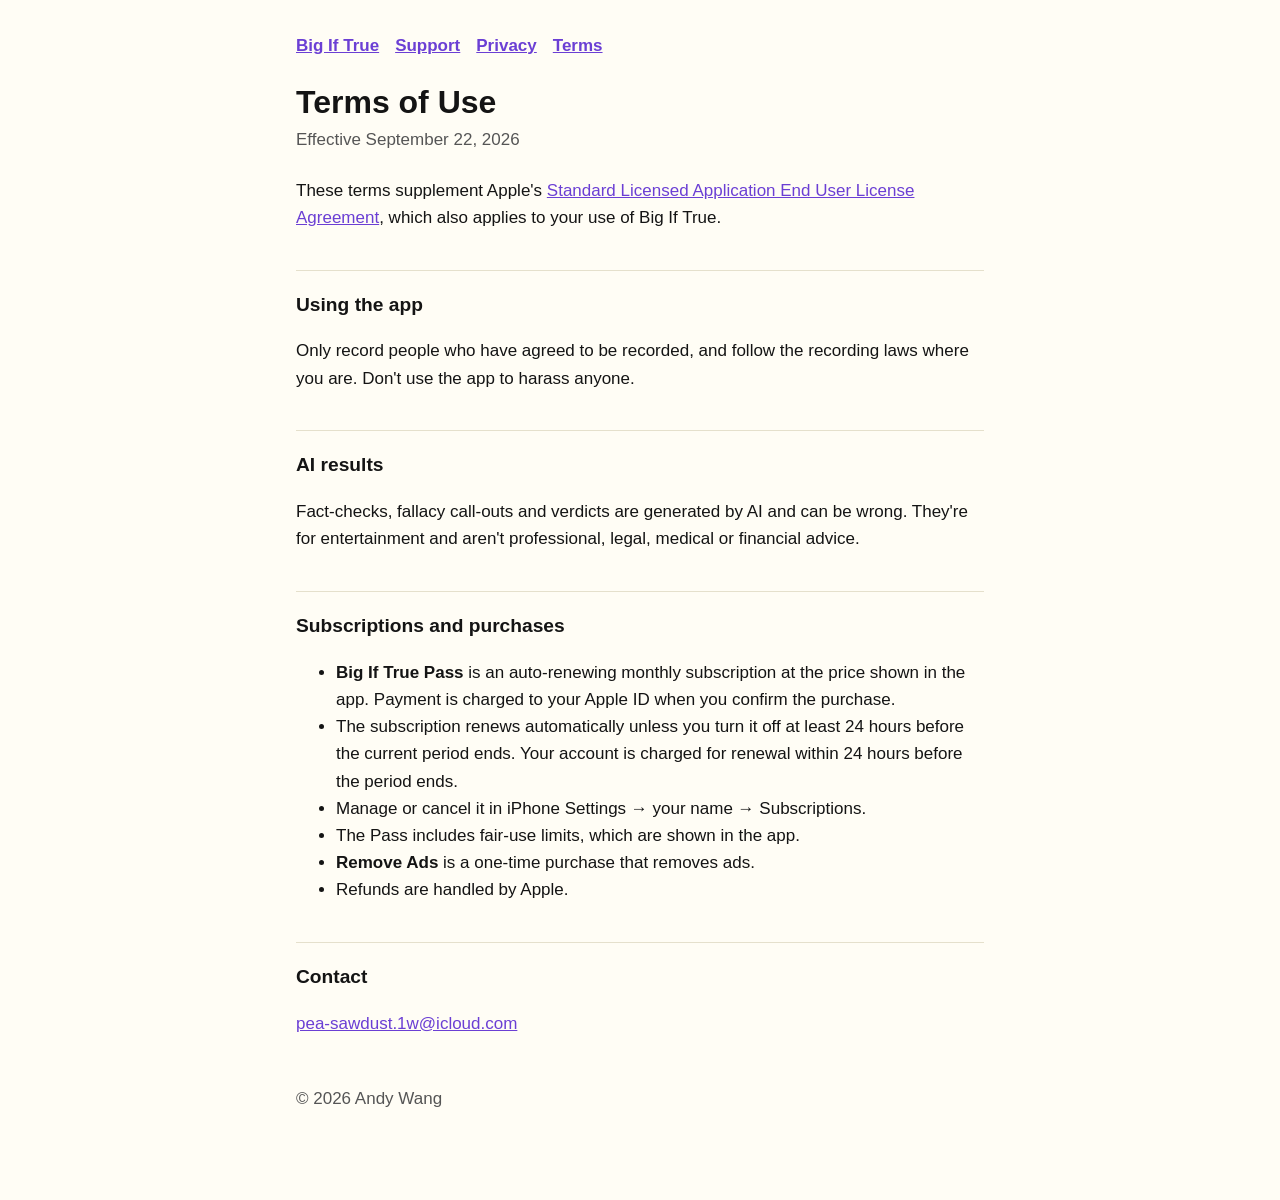
==== terms.html @ 8e6a9826 "Add support, privacy and terms pages Co-Authored-By: Claude Opus 5 <noreply@anthropic.com>" ====
<!doctype html>
<html lang="en"><head><meta charset="utf-8"><meta name="viewport" content="width=device-width,initial-scale=1"><title>Terms of Use · Big If True</title><link rel="stylesheet" href="style.css"></head><body><main><nav><a href="./">Big If True</a><a href="support.html">Support</a><a href="privacy.html">Privacy</a><a href="terms.html">Terms</a></nav>
<h1>Terms of Use</h1>
<p class="meta">Effective September 22, 2026</p>
<p>These terms supplement Apple's <a href="https://www.apple.com/legal/internet-services/itunes/dev/stdeula/">Standard Licensed Application End User License Agreement</a>, which also applies to your use of Big If True.</p>
<h2>Using the app</h2>
<p>Only record people who have agreed to be recorded, and follow the recording laws where you are. Don't use the app to harass anyone.</p>
<h2>AI results</h2>
<p>Fact-checks, fallacy call-outs and verdicts are generated by AI and can be wrong. They're for entertainment and aren't professional, legal, medical or financial advice.</p>
<h2>Subscriptions and purchases</h2>
<ul>
<li><strong>Big If True Pass</strong> is an auto-renewing monthly subscription at the price shown in the app. Payment is charged to your Apple ID when you confirm the purchase.</li>
<li>The subscription renews automatically unless you turn it off at least 24 hours before the current period ends. Your account is charged for renewal within 24 hours before the period ends.</li>
<li>Manage or cancel it in iPhone Settings → your name → Subscriptions.</li>
<li>The Pass includes fair-use limits, which are shown in the app.</li>
<li><strong>Remove Ads</strong> is a one-time purchase that removes ads.</li>
<li>Refunds are handled by Apple.</li>
</ul>
<h2>Contact</h2>
<p><a href="mailto:pea-sawdust.1w@icloud.com">pea-sawdust.1w@icloud.com</a></p>
<p class="meta" style="margin-top:48px">© 2026 Andy Wang</p></main></body></html>
---- style.css ----
:root{--bg:#fffdf5;--fg:#141414;--muted:#555;--accent:#6b3fd4;--rule:#e5e0cc}
@media (prefers-color-scheme:dark){:root{--bg:#141414;--fg:#f2f2f2;--muted:#aaa;--accent:#b79cff;--rule:#333}}
*{box-sizing:border-box}
body{margin:0;background:var(--bg);color:var(--fg);font:17px/1.6 -apple-system,BlinkMacSystemFont,"Segoe UI",sans-serif}
main{max-width:720px;margin:0 auto;padding:32px 16px 64px}
nav{display:flex;gap:16px;flex-wrap:wrap;margin-bottom:24px;font-weight:600}
a{color:var(--accent)}
h1{font-size:2rem;line-height:1.2;margin:0 0 4px}
h2{font-size:1.2rem;margin-top:2em;border-top:1px solid var(--rule);padding-top:1em}
.meta{color:var(--muted);margin:0 0 24px}
table{border-collapse:collapse;width:100%;font-size:15px}
th,td{text-align:left;vertical-align:top;padding:8px;border-bottom:1px solid var(--rule)}
.wrap{overflow-x:auto}
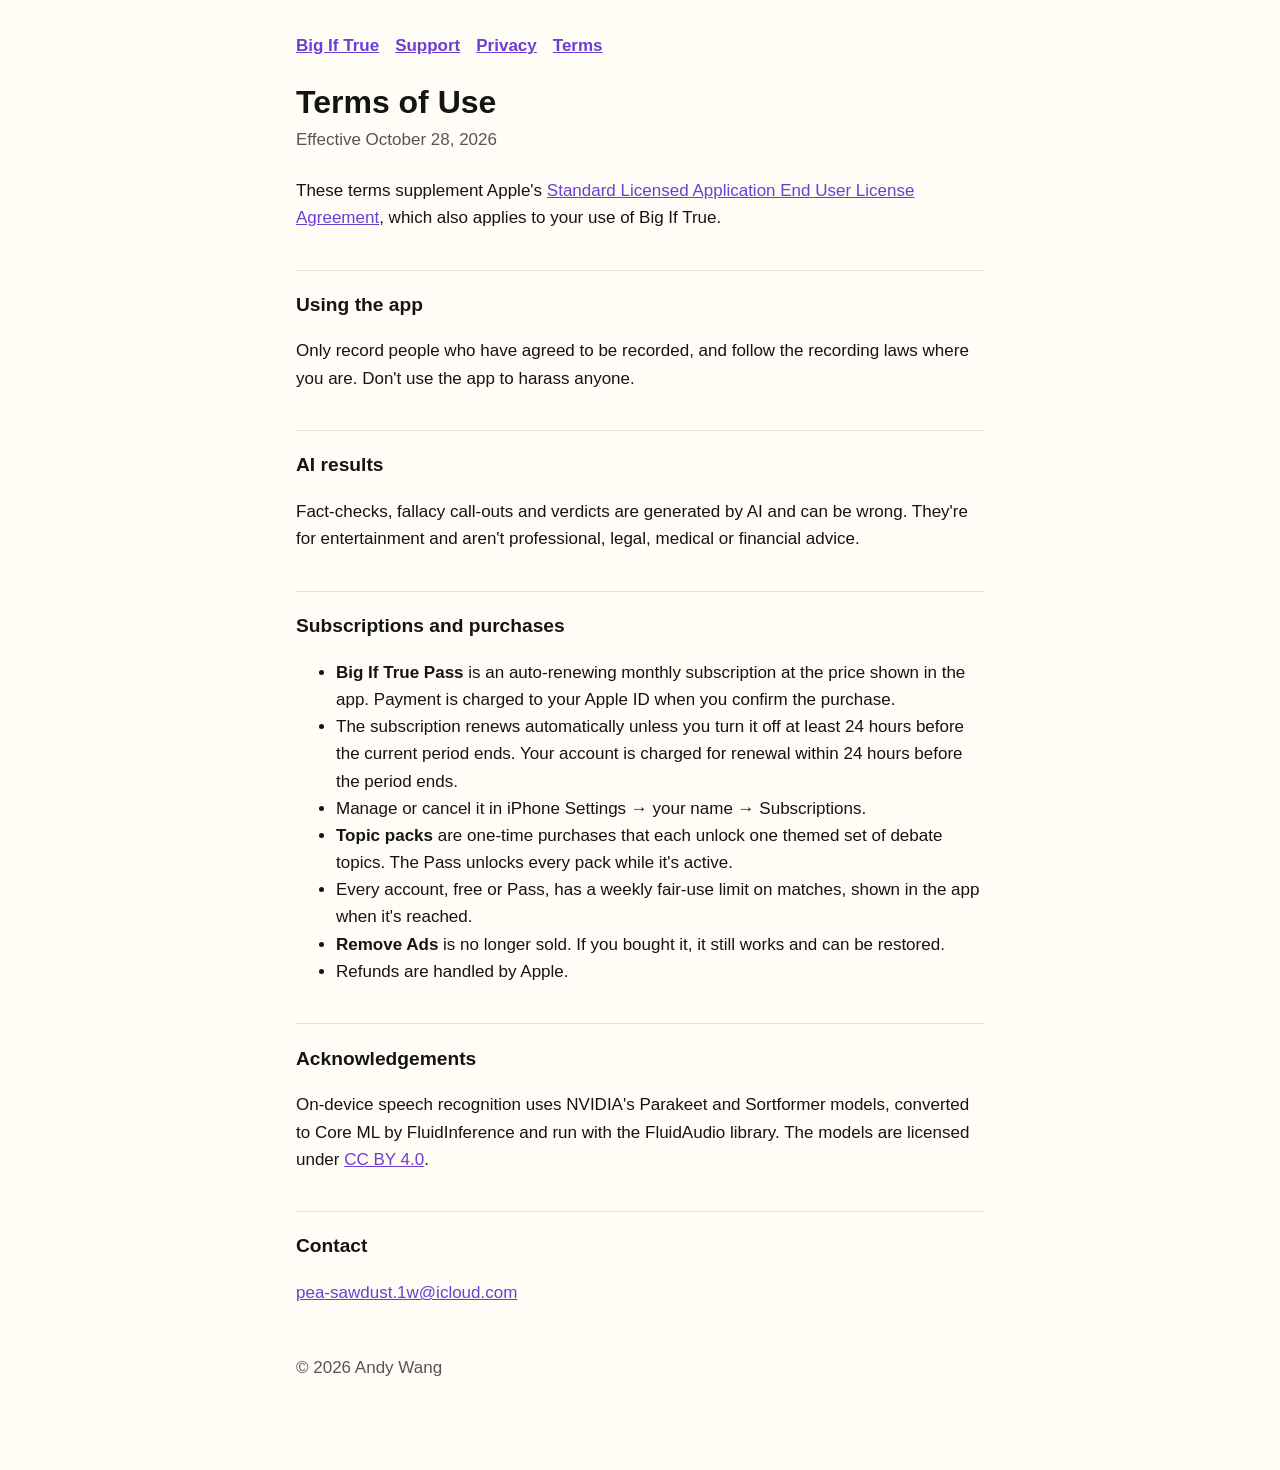
==== commit d9031874: "Policy and terms for app 1.2 Privacy: free matches send a transcript made on the phone, not audio; r" ====
--- a/terms.html
+++ b/terms.html
@@ -1,7 +1,7 @@
 <!doctype html>
 <html lang="en"><head><meta charset="utf-8"><meta name="viewport" content="width=device-width,initial-scale=1"><title>Terms of Use · Big If True</title><link rel="stylesheet" href="style.css"></head><body><main><nav><a href="./">Big If True</a><a href="support.html">Support</a><a href="privacy.html">Privacy</a><a href="terms.html">Terms</a></nav>
 <h1>Terms of Use</h1>
-<p class="meta">Effective September 22, 2026</p>
+<p class="meta">Effective October 28, 2026</p>
 <p>These terms supplement Apple's <a href="https://www.apple.com/legal/internet-services/itunes/dev/stdeula/">Standard Licensed Application End User License Agreement</a>, which also applies to your use of Big If True.</p>
 <h2>Using the app</h2>
 <p>Only record people who have agreed to be recorded, and follow the recording laws where you are. Don't use the app to harass anyone.</p>
@@ -12,10 +12,13 @@
 <li><strong>Big If True Pass</strong> is an auto-renewing monthly subscription at the price shown in the app. Payment is charged to your Apple ID when you confirm the purchase.</li>
 <li>The subscription renews automatically unless you turn it off at least 24 hours before the current period ends. Your account is charged for renewal within 24 hours before the period ends.</li>
 <li>Manage or cancel it in iPhone Settings → your name → Subscriptions.</li>
-<li>The Pass includes fair-use limits, which are shown in the app.</li>
-<li><strong>Remove Ads</strong> is a one-time purchase that removes ads.</li>
+<li><strong>Topic packs</strong> are one-time purchases that each unlock one themed set of debate topics. The Pass unlocks every pack while it's active.</li>
+<li>Every account, free or Pass, has a weekly fair-use limit on matches, shown in the app when it's reached.</li>
+<li><strong>Remove Ads</strong> is no longer sold. If you bought it, it still works and can be restored.</li>
 <li>Refunds are handled by Apple.</li>
 </ul>
+<h2>Acknowledgements</h2>
+<p>On-device speech recognition uses NVIDIA's Parakeet and Sortformer models, converted to Core ML by FluidInference and run with the FluidAudio library. The models are licensed under <a href="https://creativecommons.org/licenses/by/4.0/">CC BY 4.0</a>.</p>
 <h2>Contact</h2>
 <p><a href="mailto:pea-sawdust.1w@icloud.com">pea-sawdust.1w@icloud.com</a></p>
 <p class="meta" style="margin-top:48px">© 2026 Andy Wang</p></main></body></html>
